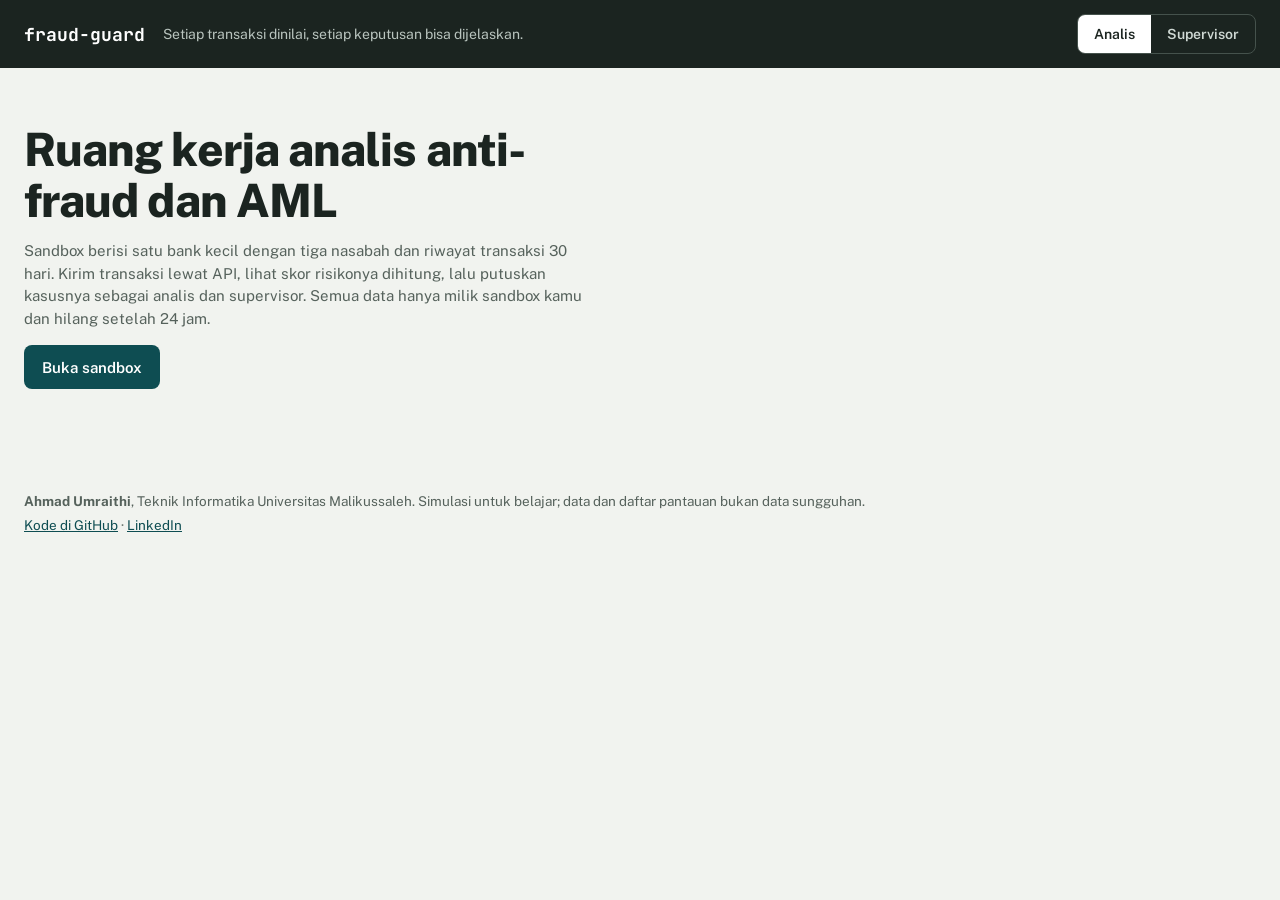
==== src/main/resources/web/index.html @ 9cc53ce1 "fraud-guard: mesin anti-fraud dan AML Skor risiko 0-100 dari 14 aturan yang bisa dijelaskan, keputus" ====
<!DOCTYPE html>
<html lang="id">
<head>
  <meta charset="UTF-8">
  <meta name="viewport" content="width=device-width, initial-scale=1.0">
  <title>fraud-guard · Mesin anti-fraud dan AML</title>
  <meta name="description" content="Mesin anti-fraud dan AML: skor risiko transaksi yang bisa dijelaskan, antrian kasus dengan persetujuan 4 mata, laporan LTKT dan LTKM, dan log audit berantai.">
  <meta name="author" content="Ahmad Umraithi">
  <link rel="icon" href="favicon.svg" type="image/svg+xml">
  <link rel="preconnect" href="https://fonts.googleapis.com">
  <link rel="preconnect" href="https://fonts.gstatic.com" crossorigin>
  <link href="https://fonts.googleapis.com/css2?family=JetBrains+Mono:wght@400;500&family=Public+Sans:wght@400;500;600;700;800&display=swap" rel="stylesheet">
  <link rel="stylesheet" href="app.css">
</head>
<body>
  <header class="bar">
    <div class="bar-in">
      <p class="brand">fraud-guard</p>
      <p class="tag">Setiap transaksi dinilai, setiap keputusan bisa dijelaskan.</p>
      <div class="role" role="group" aria-label="Masuk sebagai">
        <button type="button" id="role-analyst" aria-pressed="true">Analis</button>
        <button type="button" id="role-supervisor" aria-pressed="false">Supervisor</button>
      </div>
    </div>
  </header>

  <section class="start" id="start">
    <div>
      <h1>Ruang kerja analis anti-fraud dan AML</h1>
      <p>Sandbox berisi satu bank kecil dengan tiga nasabah dan riwayat transaksi 30 hari. Kirim transaksi lewat API, lihat skor risikonya dihitung, lalu putuskan kasusnya sebagai analis dan supervisor. Semua data hanya milik sandbox kamu dan hilang setelah 24 jam.</p>
      <button type="button" class="btn" id="b-start">Buka sandbox</button>
      <p class="err" id="start-err" role="alert"></p>
    </div>
  </section>

  <main class="desk" id="desk" hidden>
    <section class="col send" aria-labelledby="send-h">
      <h2 id="send-h">Kirim transaksi</h2>
      <p class="sub">Skenario siap pakai. Tiap tombol mengirim satu atau beberapa transaksi ke <code>POST /api/transactions</code> dengan API key sistem core banking.</p>
      <div class="scenarios" id="scenarios"></div>

      <details class="manual">
        <summary>Transaksi manual</summary>
        <form id="manual" novalidate>
          <label>Rekening <select id="m-acc"></select></label>
          <label>Jenis
            <select id="m-type">
              <option value="TRANSFER_OUT">Transfer keluar</option>
              <option value="TRANSFER_IN">Transfer masuk</option>
              <option value="CASH_DEPOSIT">Setor tunai</option>
              <option value="CASH_WITHDRAWAL">Tarik tunai</option>
            </select>
          </label>
          <label>Nominal (Rp) <input id="m-amt" inputmode="decimal" value="2500000"></label>
          <label>Rekening lawan <input id="m-cp" inputmode="numeric" value="7009000001" maxlength="20"></label>
          <label>Perangkat <input id="m-dev" value="HP-AHMAD-01" maxlength="40"></label>
          <button type="submit" class="btn">Kirim</button>
          <p class="err" id="m-err" role="alert"></p>
        </form>
      </details>

      <h3>Nasabah</h3>
      <ul class="accounts" id="accounts"></ul>
    </section>

    <section class="col verdict" aria-labelledby="verdict-h" aria-live="polite">
      <h2 id="verdict-h">Keputusan terakhir</h2>
      <div class="empty" id="v-empty">Belum ada transaksi. Mulai dari salah satu skenario.</div>
      <div id="v" hidden>
        <p class="v-txn mono" id="v-txn"></p>
        <div class="gauge">
          <p class="score"><span id="v-score">0</span><small>/100</small></p>
          <p class="outcome" id="v-outcome"></p>
        </div>
        <div class="track" aria-hidden="true">
          <div class="segs" id="v-segs"></div>
          <i class="mark m40"><span>tahan 40</span></i>
          <i class="mark m70"><span>blokir 70</span></i>
        </div>
        <ol class="reasons" id="v-reasons"></ol>
        <p class="v-foot" id="v-foot"></p>
      </div>

      <h3>Transaksi terbaru</h3>
      <table class="list">
        <thead><tr><th>Waktu</th><th>Rekening</th><th>Jenis</th><th class="num">Nominal</th><th class="num">Skor</th><th>Keputusan</th></tr></thead>
        <tbody id="txns"></tbody>
      </table>
    </section>

    <section class="col work" aria-labelledby="work-h">
      <div class="tabs" role="tablist">
        <button type="button" role="tab" id="t-cases" aria-selected="true">Kasus</button>
        <button type="button" role="tab" id="t-reports" aria-selected="false">Laporan PPATK</button>
        <button type="button" role="tab" id="t-audit" aria-selected="false">Audit</button>
      </div>

      <div id="p-cases" role="tabpanel">
        <h2 id="work-h" class="sr">Kasus</h2>
        <ul class="cases" id="cases"></ul>
        <article class="case" id="case" hidden>
          <header><button type="button" class="link" id="case-back">← Semua kasus</button><span class="pill" id="c-status"></span></header>
          <h3 id="c-title"></h3>
          <p class="mono c-meta" id="c-meta"></p>
          <ol class="reasons small" id="c-reasons"></ol>
          <div class="actions" id="c-actions"></div>
          <h4>Riwayat</h4>
          <ol class="steps" id="c-steps"></ol>
        </article>
      </div>

      <div id="p-reports" role="tabpanel" hidden>
        <p class="sub">LTKT dibuat otomatis untuk transaksi tunai Rp500 juta ke atas. LTKM baru dibuat setelah supervisor menyetujui usulan analis.</p>
        <ul class="reports" id="reports"></ul>
      </div>

      <div id="p-audit" role="tabpanel" hidden>
        <p class="sub">Setiap entri menyimpan hash entri sebelumnya. Mengubah satu entri lama memutus rantai sesudahnya.</p>
        <p class="chain" id="chain"></p>
        <ol class="audit" id="audit"></ol>
      </div>
    </section>
  </main>

  <footer class="foot">
    <p><strong>Ahmad Umraithi</strong>, Teknik Informatika Universitas Malikussaleh. Simulasi untuk belajar; data dan daftar pantauan bukan data sungguhan.</p>
    <p><a href="https://github.com/KADAFERHIDUP/fraud-guard">Kode di GitHub</a> · <a href="https://www.linkedin.com/in/ahmadumraithi/">LinkedIn</a></p>
  </footer>
  <script src="app.js"></script>
</body>
</html>
---- src/main/resources/web/app.css ----
/* fraud-guard console. Cool grey paper, dark ink, and three risk colours that mean the same thing everywhere:
   green lets money through, amber holds it, red stops it. The score track is the one loud element. */
:root {
  --paper: #f1f3ef;
  --card: #ffffff;
  --ink: #1b2420;
  --ink-2: #56625c;
  --rule: #d8ddd8;
  --teal: #0e4d52;
  --allow: #2f7d4f;
  --review: #a86a12;
  --block: #b42318;
  --sans: 'Public Sans', system-ui, -apple-system, 'Segoe UI', sans-serif;
  --mono: 'JetBrains Mono', ui-monospace, Consolas, monospace;
}
* { box-sizing: border-box; }
body { margin: 0; background: var(--paper); color: var(--ink); font: 15px/1.5 var(--sans); }
a { color: var(--teal); }
code, .mono { font-family: var(--mono); font-size: .9em; }
:focus-visible { outline: 3px solid var(--teal); outline-offset: 2px; }
.sr { position: absolute; width: 1px; height: 1px; overflow: hidden; clip: rect(0 0 0 0); }
[hidden] { display: none !important; }

.bar { background: var(--ink); color: #fff; }
.bar-in { max-width: 1440px; margin: 0 auto; padding: 14px 24px; display: flex; align-items: center; gap: 18px; flex-wrap: wrap; }
.brand { margin: 0; font: 700 18px var(--mono); }
.tag { margin: 0; color: #b9c4be; font-size: 14px; }
.role { margin-left: auto; display: inline-flex; border: 1px solid #45524c; border-radius: 8px; overflow: hidden; }
.role button { min-height: 38px; padding: 0 16px; border: 0; background: transparent; color: #cfd8d3; font: 600 14px var(--sans); cursor: pointer; }
.role button[aria-pressed="true"] { background: #fff; color: var(--ink); }

.start { max-width: 1440px; margin: 0 auto; padding: 56px 24px; }
.start h1 { margin: 0 0 12px; max-width: 18ch; font-size: clamp(30px, 4vw, 46px); line-height: 1.1; font-weight: 800; letter-spacing: -.02em; }
.start p { max-width: 62ch; color: var(--ink-2); }

.btn { min-height: 44px; padding: 0 18px; border: 0; border-radius: 8px; background: var(--teal); color: #fff; font: 600 15px var(--sans); cursor: pointer; }
.btn:hover:not(:disabled) { background: #0a3a3e; }
.btn:disabled { opacity: .5; cursor: not-allowed; }
.btn.ghost { background: #fff; color: var(--ink); border: 1px solid var(--rule); }
.btn.danger { background: var(--block); }
.link { border: 0; background: none; padding: 0; color: var(--teal); font: 600 14px var(--sans); cursor: pointer; }
.err { color: var(--block); font-size: 14px; min-height: 1em; }

.desk { max-width: 1440px; margin: 0 auto; padding: 20px 24px 40px; display: grid; grid-template-columns: 330px minmax(0, 1fr) 420px; gap: 18px; align-items: start; }
@media (max-width: 1200px) { .desk { grid-template-columns: 1fr 1fr; } .send { grid-column: 1 / -1; } }
@media (max-width: 760px) { .desk { grid-template-columns: 1fr; } }
.col { background: var(--card); border: 1px solid var(--rule); border-radius: 12px; padding: 18px; min-width: 0; }
.col h2 { margin: 0 0 6px; font-size: 18px; font-weight: 700; }
.col h3 { margin: 22px 0 8px; font-size: 14px; font-weight: 700; }
.sub { margin: 0 0 12px; color: var(--ink-2); font-size: 14px; }

.scenarios { display: grid; gap: 8px; }
.scn { display: grid; gap: 2px; text-align: left; padding: 10px 12px; border: 1px solid var(--rule); border-left: 4px solid var(--c, var(--ink-2)); border-radius: 8px; background: #fff; cursor: pointer; font: inherit; color: var(--ink); }
.scn:hover:not(:disabled) { background: #f7f8f6; }
.scn b { font-size: 14.5px; }
.scn span { font-size: 13px; color: var(--ink-2); }
.scn:disabled { opacity: .6; cursor: wait; }
.manual { margin-top: 14px; }
.manual summary { cursor: pointer; font-weight: 600; font-size: 14px; }
label { display: block; margin: 10px 0 0; font-size: 13px; font-weight: 600; }
input, select { display: block; width: 100%; margin-top: 4px; padding: 8px 10px; border: 1px solid #b9c2bc; border-radius: 6px; background: #fff; color: var(--ink); font: 14px var(--sans); }
.manual .btn { margin-top: 12px; }
.accounts { list-style: none; margin: 0; padding: 0; display: grid; gap: 6px; font-size: 13.5px; }
.accounts li { padding: 8px 10px; border: 1px solid var(--rule); border-radius: 8px; }
.accounts .mono { display: block; color: var(--ink-2); }
.accounts .frozen { color: var(--block); font-weight: 700; }

.empty { color: var(--ink-2); padding: 18px 0; }
.v-txn { margin: 0; color: var(--ink-2); font-size: 13px; overflow-wrap: anywhere; }
.gauge { display: flex; align-items: baseline; gap: 16px; margin: 6px 0 10px; }
.score { margin: 0; font: 800 72px/1 var(--sans); letter-spacing: -.04em; font-variant-numeric: tabular-nums; }
.score small { font-size: 20px; font-weight: 600; color: var(--ink-2); letter-spacing: 0; }
.outcome { margin: 0; padding: 4px 12px; border-radius: 999px; color: #fff; font: 700 15px var(--sans); }
.o-ALLOW { background: var(--allow); } .o-REVIEW { background: var(--review); } .o-BLOCK { background: var(--block); }
.track { position: relative; height: 18px; border-radius: 4px; background: #e7ebe7; margin: 8px 0 30px; }
.segs { display: flex; height: 100%; border-radius: 4px; overflow: hidden; }
.segs i { display: block; height: 100%; border-right: 2px solid #fff; background: var(--seg); }
.mark { position: absolute; top: -4px; bottom: -4px; width: 2px; background: var(--ink); }
.mark.m40 { left: 40%; } .mark.m70 { left: 70%; }
.mark span { position: absolute; top: 24px; left: -20px; font: 11px var(--mono); color: var(--ink-2); white-space: nowrap; }
.reasons { list-style: none; margin: 0; padding: 0; display: grid; gap: 6px; }
.reasons li { display: grid; grid-template-columns: 46px 1fr; gap: 10px; padding: 8px 10px; border-radius: 8px; background: #f6f7f5; }
.reasons .pts { font: 700 15px var(--mono); color: var(--block); }
.reasons .rule { display: block; font: 600 12px var(--mono); color: var(--ink-2); }
.reasons.small li { font-size: 13.5px; }
.reasons .none { grid-template-columns: 1fr; color: var(--ink-2); }
.v-foot { margin: 12px 0 0; font-size: 14px; }

.list { width: 100%; border-collapse: collapse; font-size: 13px; }
.list th { text-align: left; font-weight: 600; color: var(--ink-2); padding: 6px; border-bottom: 1px solid var(--rule); }
.list td { padding: 6px; border-bottom: 1px solid #eef0ed; white-space: nowrap; }
.list .num { text-align: right; font-family: var(--mono); }
.dot { display: inline-block; width: 8px; height: 8px; border-radius: 50%; margin-right: 6px; background: var(--c); }

.tabs { display: flex; gap: 4px; border-bottom: 1px solid var(--rule); margin: -4px 0 14px; }
.tabs button { padding: 8px 12px; border: 0; border-bottom: 3px solid transparent; background: none; font: 600 14px var(--sans); color: var(--ink-2); cursor: pointer; }
.tabs button[aria-selected="true"] { color: var(--ink); border-bottom-color: var(--teal); }
.cases, .reports, .audit, .steps { list-style: none; margin: 0; padding: 0; display: grid; gap: 8px; }
.cases button { width: 100%; display: grid; grid-template-columns: 1fr auto; gap: 2px 10px; text-align: left; padding: 10px 12px; border: 1px solid var(--rule); border-left: 4px solid var(--c); border-radius: 8px; background: #fff; cursor: pointer; font: inherit; color: var(--ink); }
.cases button:hover { background: #f7f8f6; }
.cases .cid { font: 600 13px var(--mono); }
.cases .meta { grid-column: 1 / -1; font-size: 13px; color: var(--ink-2); }
.pill { padding: 2px 10px; border-radius: 999px; background: #e7ebe7; font: 600 12px var(--mono); }
.case header { display: flex; justify-content: space-between; align-items: center; }
.case h3 { margin: 12px 0 2px; font-size: 18px; }
.c-meta { margin: 0 0 12px; font-size: 12.5px; color: var(--ink-2); overflow-wrap: anywhere; }
.case h4 { margin: 18px 0 6px; font-size: 13px; color: var(--ink-2); }
.actions { display: grid; gap: 8px; margin-top: 14px; padding: 12px; border: 1px dashed var(--rule); border-radius: 8px; }
.actions p { margin: 0; font-size: 14px; color: var(--ink-2); }
.actions .row { display: flex; gap: 8px; flex-wrap: wrap; }
.actions textarea { width: 100%; min-height: 64px; padding: 8px; border: 1px solid #b9c2bc; border-radius: 6px; font: 14px var(--sans); resize: vertical; }
.steps li { font-size: 13px; padding-left: 12px; border-left: 2px solid var(--rule); }
.steps b { font-weight: 600; }
.steps small { display: block; color: var(--ink-2); font-family: var(--mono); font-size: 11.5px; }
.reports li { padding: 10px 12px; border: 1px solid var(--rule); border-radius: 8px; font-size: 13.5px; }
.reports b { font-family: var(--mono); }
.chain { padding: 10px 12px; border-radius: 8px; font-weight: 600; }
.chain.ok { background: #e6f2ea; color: var(--allow); }
.chain.bad { background: #fbe9e7; color: var(--block); }
.audit li { font-size: 12.5px; padding: 6px 0; border-bottom: 1px solid #eef0ed; }
.audit .h { display: block; font: 11px var(--mono); color: var(--ink-2); overflow-wrap: anywhere; }

.foot { max-width: 1440px; margin: 0 auto; padding: 0 24px 40px; font-size: 13.5px; color: var(--ink-2); }
.foot p { margin: 4px 0; }
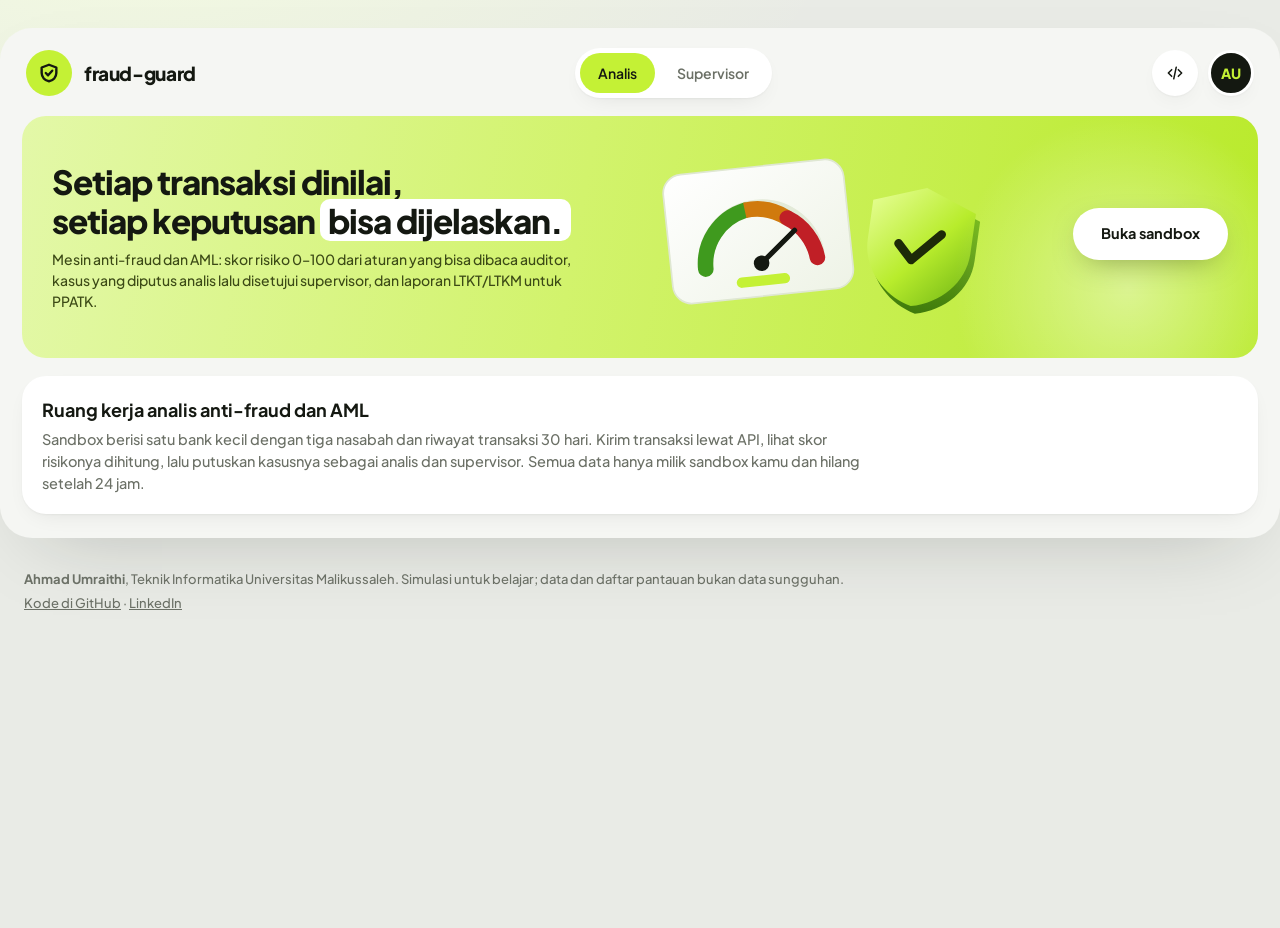
==== commit 437a4f20: "Konsol baru: kartu membulat dan aksen lime Tampilan konsol disamakan dengan keluarga simulator bank " ====
--- a/src/main/resources/web/index.html
+++ b/src/main/resources/web/index.html
@@ -9,118 +9,157 @@
   <link rel="icon" href="favicon.svg" type="image/svg+xml">
   <link rel="preconnect" href="https://fonts.googleapis.com">
   <link rel="preconnect" href="https://fonts.gstatic.com" crossorigin>
-  <link href="https://fonts.googleapis.com/css2?family=JetBrains+Mono:wght@400;500&family=Public+Sans:wght@400;500;600;700;800&display=swap" rel="stylesheet">
+  <link href="https://fonts.googleapis.com/css2?family=DM+Mono:wght@400;500&family=Plus+Jakarta+Sans:wght@400;500;600;700;800&display=swap" rel="stylesheet">
   <link rel="stylesheet" href="app.css">
 </head>
 <body>
-  <header class="bar">
-    <div class="bar-in">
-      <p class="brand">fraud-guard</p>
-      <p class="tag">Setiap transaksi dinilai, setiap keputusan bisa dijelaskan.</p>
-      <div class="role" role="group" aria-label="Masuk sebagai">
+  <div class="shell">
+    <header class="top">
+      <a class="logo" href="#" aria-label="fraud-guard, ke atas">
+        <span class="logo-mark" aria-hidden="true"><svg viewBox="0 0 24 24"><path d="M12 3l8 3v6c0 4.5-3.4 8.3-8 9-4.6-.7-8-4.5-8-9V6z"/><path d="M8.5 12l2.5 2.5 4.5-5"/></svg></span>
+        <span class="logo-name">fraud-guard</span>
+      </a>
+      <div class="roles" role="group" aria-label="Masuk sebagai">
         <button type="button" id="role-analyst" aria-pressed="true">Analis</button>
         <button type="button" id="role-supervisor" aria-pressed="false">Supervisor</button>
       </div>
-    </div>
-  </header>
+      <div class="top-right">
+        <a class="gh" href="https://github.com/KADAFERHIDUP/fraud-guard" aria-label="Kode di GitHub" title="Kode di GitHub"><svg viewBox="0 0 24 24" aria-hidden="true"><path d="M8 8l-4 4 4 4"/><path d="M16 8l4 4-4 4"/><path d="M13.5 5l-3 14"/></svg></a>
+        <span class="avatar" title="Ahmad Umraithi" aria-label="Ahmad Umraithi">AU</span>
+      </div>
+    </header>
 
-  <section class="start" id="start">
-    <div>
-      <h1>Ruang kerja analis anti-fraud dan AML</h1>
-      <p>Sandbox berisi satu bank kecil dengan tiga nasabah dan riwayat transaksi 30 hari. Kirim transaksi lewat API, lihat skor risikonya dihitung, lalu putuskan kasusnya sebagai analis dan supervisor. Semua data hanya milik sandbox kamu dan hilang setelah 24 jam.</p>
-      <button type="button" class="btn" id="b-start">Buka sandbox</button>
-      <p class="err" id="start-err" role="alert"></p>
-    </div>
-  </section>
+    <main>
+      <section class="hero" aria-labelledby="hero-h">
+        <div>
+          <h1 id="hero-h">Setiap transaksi dinilai,<br>setiap keputusan <mark>bisa dijelaskan.</mark></h1>
+          <p>Mesin anti-fraud dan AML: skor risiko 0–100 dari aturan yang bisa dibaca auditor, kasus yang diputus analis lalu disetujui supervisor, dan laporan LTKT/LTKM untuk PPATK.</p>
+        </div>
+        <svg class="hero-art" viewBox="0 0 460 220" aria-hidden="true">
+          <defs>
+            <linearGradient id="fg-card" x1="0" y1="0" x2="1" y2="1"><stop offset="0" stop-color="#ffffff"/><stop offset="1" stop-color="#eef3e6"/></linearGradient>
+            <linearGradient id="fg-sh" x1="0" y1="0" x2="1" y2="1"><stop offset="0" stop-color="#e9ff9c"/><stop offset=".55" stop-color="#b8ec2c"/><stop offset="1" stop-color="#6fb515"/></linearGradient>
+            <linearGradient id="fg-edge" x1="0" y1="0" x2="0" y2="1"><stop offset="0" stop-color="#7fc31c"/><stop offset="1" stop-color="#3f7a0c"/></linearGradient>
+          </defs>
+          <g transform="translate(36 40) rotate(-6)">
+            <rect width="210" height="150" rx="22" fill="url(#fg-card)" stroke="#dfe7d2" stroke-width="2"/>
+            <path d="M40 112a65 65 0 0 1 130 0" fill="none" stroke="#e3ead8" stroke-width="18" stroke-linecap="round"/>
+            <path d="M40 112a65 65 0 0 1 52-63" fill="none" stroke="#3f9a1e" stroke-width="18" stroke-linecap="round"/>
+            <path d="M92 49a65 65 0 0 1 48 14" fill="none" stroke="#d07a0d" stroke-width="18"/>
+            <path d="M140 63a65 65 0 0 1 30 49" fill="none" stroke="#c01f26" stroke-width="18" stroke-linecap="round"/>
+            <path d="M105 112l42-34" stroke="#141811" stroke-width="6" stroke-linecap="round"/>
+            <circle cx="105" cy="112" r="9" fill="#141811"/>
+            <rect x="74" y="126" width="62" height="12" rx="6" fill="#c4f135"/>
+          </g>
+          <g transform="translate(278 34) rotate(8)">
+            <path d="M68 10l60 22v46c0 34-26 62-60 70-34-8-60-36-60-70V32z" fill="url(#fg-edge)" transform="translate(6 8)"/>
+            <path d="M68 10l60 22v46c0 34-26 62-60 70-34-8-60-36-60-70V32z" fill="url(#fg-sh)"/>
+            <path d="M44 78l17 17 31-34" fill="none" stroke="#1d2a08" stroke-width="10" stroke-linecap="round" stroke-linejoin="round"/>
+          </g>
+        </svg>
+        <div class="hero-cta">
+          <button type="button" class="btn hero-btn" id="b-start">Buka sandbox</button>
+          <p class="err" id="start-err" role="alert"></p>
+        </div>
+      </section>
 
-  <main class="desk" id="desk" hidden>
-    <section class="col send" aria-labelledby="send-h">
-      <h2 id="send-h">Kirim transaksi</h2>
-      <p class="sub">Skenario siap pakai. Tiap tombol mengirim satu atau beberapa transaksi ke <code>POST /api/transactions</code> dengan API key sistem core banking.</p>
-      <div class="scenarios" id="scenarios"></div>
-
-      <details class="manual">
-        <summary>Transaksi manual</summary>
-        <form id="manual" novalidate>
-          <label>Rekening <select id="m-acc"></select></label>
-          <label>Jenis
-            <select id="m-type">
-              <option value="TRANSFER_OUT">Transfer keluar</option>
-              <option value="TRANSFER_IN">Transfer masuk</option>
-              <option value="CASH_DEPOSIT">Setor tunai</option>
-              <option value="CASH_WITHDRAWAL">Tarik tunai</option>
-            </select>
-          </label>
-          <label>Nominal (Rp) <input id="m-amt" inputmode="decimal" value="2500000"></label>
-          <label>Rekening lawan <input id="m-cp" inputmode="numeric" value="7009000001" maxlength="20"></label>
-          <label>Perangkat <input id="m-dev" value="HP-AHMAD-01" maxlength="40"></label>
-          <button type="submit" class="btn">Kirim</button>
-          <p class="err" id="m-err" role="alert"></p>
-        </form>
-      </details>
-
-      <h3>Nasabah</h3>
-      <ul class="accounts" id="accounts"></ul>
-    </section>
-
-    <section class="col verdict" aria-labelledby="verdict-h" aria-live="polite">
-      <h2 id="verdict-h">Keputusan terakhir</h2>
-      <div class="empty" id="v-empty">Belum ada transaksi. Mulai dari salah satu skenario.</div>
-      <div id="v" hidden>
-        <p class="v-txn mono" id="v-txn"></p>
-        <div class="gauge">
-          <p class="score"><span id="v-score">0</span><small>/100</small></p>
-          <p class="outcome" id="v-outcome"></p>
-        </div>
-        <div class="track" aria-hidden="true">
-          <div class="segs" id="v-segs"></div>
-          <i class="mark m40"><span>tahan 40</span></i>
-          <i class="mark m70"><span>blokir 70</span></i>
-        </div>
-        <ol class="reasons" id="v-reasons"></ol>
-        <p class="v-foot" id="v-foot"></p>
-      </div>
-
-      <h3>Transaksi terbaru</h3>
-      <table class="list">
-        <thead><tr><th>Waktu</th><th>Rekening</th><th>Jenis</th><th class="num">Nominal</th><th class="num">Skor</th><th>Keputusan</th></tr></thead>
-        <tbody id="txns"></tbody>
-      </table>
-    </section>
-
-    <section class="col work" aria-labelledby="work-h">
-      <div class="tabs" role="tablist">
-        <button type="button" role="tab" id="t-cases" aria-selected="true">Kasus</button>
-        <button type="button" role="tab" id="t-reports" aria-selected="false">Laporan PPATK</button>
-        <button type="button" role="tab" id="t-audit" aria-selected="false">Audit</button>
-      </div>
-
-      <div id="p-cases" role="tabpanel">
-        <h2 id="work-h" class="sr">Kasus</h2>
-        <ul class="cases" id="cases"></ul>
-        <article class="case" id="case" hidden>
-          <header><button type="button" class="link" id="case-back">← Semua kasus</button><span class="pill" id="c-status"></span></header>
-          <h3 id="c-title"></h3>
-          <p class="mono c-meta" id="c-meta"></p>
-          <ol class="reasons small" id="c-reasons"></ol>
-          <div class="actions" id="c-actions"></div>
-          <h4>Riwayat</h4>
-          <ol class="steps" id="c-steps"></ol>
+      <div class="intro" id="start">
+        <article class="card intro-card">
+          <h2>Ruang kerja analis anti-fraud dan AML</h2>
+          <p>Sandbox berisi satu bank kecil dengan tiga nasabah dan riwayat transaksi 30 hari. Kirim transaksi lewat API, lihat skor risikonya dihitung, lalu putuskan kasusnya sebagai analis dan supervisor. Semua data hanya milik sandbox kamu dan hilang setelah 24 jam.</p>
         </article>
       </div>
 
-      <div id="p-reports" role="tabpanel" hidden>
-        <p class="sub">LTKT dibuat otomatis untuk transaksi tunai Rp500 juta ke atas. LTKM baru dibuat setelah supervisor menyetujui usulan analis.</p>
-        <ul class="reports" id="reports"></ul>
+      <div class="desk" id="desk" hidden>
+      <section class="card send" aria-labelledby="send-h">
+        <h2 id="send-h">Kirim transaksi</h2>
+        <p class="sub">Skenario siap pakai. Tiap tombol mengirim satu atau beberapa transaksi ke <code>POST /api/transactions</code> dengan API key sistem core banking.</p>
+        <div class="scenarios" id="scenarios"></div>
+
+        <details class="manual">
+          <summary>Transaksi manual</summary>
+          <form id="manual" novalidate>
+            <label>Rekening <select id="m-acc"></select></label>
+            <label>Jenis
+              <select id="m-type">
+                <option value="TRANSFER_OUT">Transfer keluar</option>
+                <option value="TRANSFER_IN">Transfer masuk</option>
+                <option value="CASH_DEPOSIT">Setor tunai</option>
+                <option value="CASH_WITHDRAWAL">Tarik tunai</option>
+              </select>
+            </label>
+            <label>Nominal (Rp) <input id="m-amt" inputmode="decimal" value="2500000"></label>
+            <label>Rekening lawan <input id="m-cp" inputmode="numeric" value="7009000001" maxlength="20"></label>
+            <label>Perangkat <input id="m-dev" value="HP-AHMAD-01" maxlength="40"></label>
+            <button type="submit" class="btn lime">Kirim</button>
+            <p class="err" id="m-err" role="alert"></p>
+          </form>
+        </details>
+
+        <h3>Nasabah</h3>
+        <ul class="accounts" id="accounts"></ul>
+      </section>
+
+      <section class="card verdict" aria-labelledby="verdict-h" aria-live="polite">
+        <h2 id="verdict-h">Keputusan terakhir</h2>
+        <div class="empty" id="v-empty">Belum ada transaksi. Mulai dari salah satu skenario.</div>
+        <div id="v" hidden>
+          <p class="v-txn mono" id="v-txn"></p>
+          <div class="gauge">
+            <p class="score"><span id="v-score">0</span><small>/100</small></p>
+            <p class="outcome" id="v-outcome"></p>
+          </div>
+          <div class="track" aria-hidden="true">
+            <div class="segs" id="v-segs"></div>
+            <i class="mark m40"><span>tahan 40</span></i>
+            <i class="mark m70"><span>blokir 70</span></i>
+          </div>
+          <ol class="reasons" id="v-reasons"></ol>
+          <p class="v-foot" id="v-foot"></p>
+        </div>
+
+        <h3>Transaksi terbaru</h3>
+        <div class="scroll"><table class="list">
+          <thead><tr><th>Waktu</th><th>Rekening</th><th>Jenis</th><th class="num">Nominal</th><th class="num">Skor</th><th>Keputusan</th></tr></thead>
+          <tbody id="txns"></tbody>
+        </table></div>
+      </section>
+
+      <section class="card work" aria-labelledby="work-h">
+        <div class="tabs" role="tablist">
+          <button type="button" role="tab" id="t-cases" aria-selected="true">Kasus</button>
+          <button type="button" role="tab" id="t-reports" aria-selected="false">Laporan PPATK</button>
+          <button type="button" role="tab" id="t-audit" aria-selected="false">Audit</button>
+        </div>
+
+        <div id="p-cases" role="tabpanel">
+          <h2 id="work-h" class="sr">Kasus</h2>
+          <ul class="cases" id="cases"></ul>
+          <article class="case" id="case" hidden>
+            <header><button type="button" class="link" id="case-back">← Semua kasus</button><span class="pill" id="c-status"></span></header>
+            <h3 id="c-title"></h3>
+            <p class="mono c-meta" id="c-meta"></p>
+            <ol class="reasons small" id="c-reasons"></ol>
+            <div class="actions" id="c-actions"></div>
+            <h4>Riwayat</h4>
+            <ol class="steps" id="c-steps"></ol>
+          </article>
+        </div>
+
+        <div id="p-reports" role="tabpanel" hidden>
+          <p class="sub">LTKT dibuat otomatis untuk transaksi tunai Rp500 juta ke atas. LTKM baru dibuat setelah supervisor menyetujui usulan analis.</p>
+          <ul class="reports" id="reports"></ul>
+        </div>
+
+        <div id="p-audit" role="tabpanel" hidden>
+          <p class="sub">Setiap entri menyimpan hash entri sebelumnya. Mengubah satu entri lama memutus rantai sesudahnya.</p>
+          <p class="chain" id="chain"></p>
+          <ol class="audit" id="audit"></ol>
+        </div>
+      </section>
       </div>
-
-      <div id="p-audit" role="tabpanel" hidden>
-        <p class="sub">Setiap entri menyimpan hash entri sebelumnya. Mengubah satu entri lama memutus rantai sesudahnya.</p>
-        <p class="chain" id="chain"></p>
-        <ol class="audit" id="audit"></ol>
-      </div>
-    </section>
-  </main>
+    </main>
+  </div>
 
   <footer class="foot">
     <p><strong>Ahmad Umraithi</strong>, Teknik Informatika Universitas Malikussaleh. Simulasi untuk belajar; data dan daftar pantauan bukan data sungguhan.</p>
--- a/src/main/resources/web/app.css
+++ b/src/main/resources/web/app.css
@@ -1,124 +1,211 @@
-/* fraud-guard console. Cool grey paper, dark ink, and three risk colours that mean the same thing everywhere:
-   green lets money through, amber holds it, red stops it. The score track is the one loud element. */
+/* Shared shell of the KADAFERHIDUP bank-simulator family: soft grey canvas, white cards with generous radius, one
+   lime accent for what you can act on or what is healthy. Each console keeps its own meaning colours on top. */
 :root {
-  --paper: #f1f3ef;
+  --canvas: #e9ebe6;
+  --shell: #f5f6f3;
   --card: #ffffff;
-  --ink: #1b2420;
-  --ink-2: #56625c;
-  --rule: #d8ddd8;
-  --teal: #0e4d52;
-  --allow: #2f7d4f;
-  --review: #a86a12;
-  --block: #b42318;
-  --sans: 'Public Sans', system-ui, -apple-system, 'Segoe UI', sans-serif;
-  --mono: 'JetBrains Mono', ui-monospace, Consolas, monospace;
+  --sunk: #f4f5f1;
+  --ink: #141811;
+  --ink-2: #6b7066;
+  --ink-3: #9aa095;
+  --line: #e9ebe5;
+  --lime: #c4f135;
+  --lime-strong: #a6d916;
+  --lime-soft: #eefad0;
+  --lime-ink: #2b3a06;
+  --red: #c01f26;
+  --red-soft: #fde5e4;
+  --amber: #d07a0d;
+  --amber-soft: #fdf0dc;
+  --green: #3f9a1e;
+  --r-xl: 32px;
+  --r-lg: 24px;
+  --r-md: 18px;
+  --r-sm: 12px;
+  --shadow: 0 1px 2px rgb(20 24 17 / 4%), 0 8px 24px -12px rgb(20 24 17 / 12%);
+  --sans: 'Plus Jakarta Sans', system-ui, -apple-system, 'Segoe UI', sans-serif;
+  --mono: 'DM Mono', ui-monospace, Consolas, monospace;
 }
 * { box-sizing: border-box; }
-body { margin: 0; background: var(--paper); color: var(--ink); font: 15px/1.5 var(--sans); }
-a { color: var(--teal); }
+html { scroll-behavior: smooth; }
+@media (prefers-reduced-motion: reduce) { html { scroll-behavior: auto; } * { transition: none !important; animation: none !important; } }
+body { margin: 0; min-height: 100vh; background: radial-gradient(1200px 600px at 10% -10%, #f3fbe0 0, transparent 60%), var(--canvas); color: var(--ink); font: 500 14.5px/1.5 var(--sans); }
+a { color: inherit; }
+button, input, select, textarea, output { font: inherit; color: inherit; }
 code, .mono { font-family: var(--mono); font-size: .9em; }
-:focus-visible { outline: 3px solid var(--teal); outline-offset: 2px; }
-.sr { position: absolute; width: 1px; height: 1px; overflow: hidden; clip: rect(0 0 0 0); }
+:focus-visible { outline: 3px solid var(--lime-strong); outline-offset: 2px; }
 [hidden] { display: none !important; }
-
-.bar { background: var(--ink); color: #fff; }
-.bar-in { max-width: 1440px; margin: 0 auto; padding: 14px 24px; display: flex; align-items: center; gap: 18px; flex-wrap: wrap; }
-.brand { margin: 0; font: 700 18px var(--mono); }
-.tag { margin: 0; color: #b9c4be; font-size: 14px; }
-.role { margin-left: auto; display: inline-flex; border: 1px solid #45524c; border-radius: 8px; overflow: hidden; }
-.role button { min-height: 38px; padding: 0 16px; border: 0; background: transparent; color: #cfd8d3; font: 600 14px var(--sans); cursor: pointer; }
-.role button[aria-pressed="true"] { background: #fff; color: var(--ink); }
-
-.start { max-width: 1440px; margin: 0 auto; padding: 56px 24px; }
-.start h1 { margin: 0 0 12px; max-width: 18ch; font-size: clamp(30px, 4vw, 46px); line-height: 1.1; font-weight: 800; letter-spacing: -.02em; }
-.start p { max-width: 62ch; color: var(--ink-2); }
-
-.btn { min-height: 44px; padding: 0 18px; border: 0; border-radius: 8px; background: var(--teal); color: #fff; font: 600 15px var(--sans); cursor: pointer; }
-.btn:hover:not(:disabled) { background: #0a3a3e; }
-.btn:disabled { opacity: .5; cursor: not-allowed; }
-.btn.ghost { background: #fff; color: var(--ink); border: 1px solid var(--rule); }
-.btn.danger { background: var(--block); }
-.link { border: 0; background: none; padding: 0; color: var(--teal); font: 600 14px var(--sans); cursor: pointer; }
-.err { color: var(--block); font-size: 14px; min-height: 1em; }
-
-.desk { max-width: 1440px; margin: 0 auto; padding: 20px 24px 40px; display: grid; grid-template-columns: 330px minmax(0, 1fr) 420px; gap: 18px; align-items: start; }
-@media (max-width: 1200px) { .desk { grid-template-columns: 1fr 1fr; } .send { grid-column: 1 / -1; } }
-@media (max-width: 760px) { .desk { grid-template-columns: 1fr; } }
-.col { background: var(--card); border: 1px solid var(--rule); border-radius: 12px; padding: 18px; min-width: 0; }
-.col h2 { margin: 0 0 6px; font-size: 18px; font-weight: 700; }
-.col h3 { margin: 22px 0 8px; font-size: 14px; font-weight: 700; }
-.sub { margin: 0 0 12px; color: var(--ink-2); font-size: 14px; }
+.sr { position: absolute; width: 1px; height: 1px; overflow: hidden; clip: rect(0 0 0 0); white-space: nowrap; }
+.muted { color: var(--ink-2); }
+
+/* ---------------------------------------------------------------- shell */
+.shell { max-width: 1480px; margin: 28px auto 20px; padding: 18px 22px 24px; background: var(--shell); border-radius: var(--r-xl); box-shadow: 0 30px 80px -40px rgb(20 24 17 / 25%); }
+.top { display: grid; grid-template-columns: auto 1fr auto; align-items: center; gap: 18px; padding: 2px 4px 18px; }
+.logo { display: inline-flex; align-items: center; gap: 12px; text-decoration: none; }
+.logo-mark { display: grid; place-items: center; width: 46px; height: 46px; border-radius: 50%; background: var(--lime); flex: none; }
+.logo-mark svg { width: 22px; height: 22px; fill: none; stroke: var(--ink); stroke-width: 2.6; stroke-linecap: round; stroke-linejoin: round; }
+.logo-name { font-weight: 800; font-size: 19px; letter-spacing: -.02em; white-space: nowrap; }
+.roles { justify-self: center; display: inline-flex; gap: 4px; padding: 5px; background: var(--card); border-radius: 999px; box-shadow: var(--shadow); }
+.roles button { min-height: 40px; padding: 0 18px; border: 0; border-radius: 999px; background: none; font-weight: 600; font-size: 14px; color: var(--ink-2); cursor: pointer; transition: background .15s, color .15s; }
+.roles button:hover { color: var(--ink); background: var(--sunk); }
+.roles button[aria-pressed="true"] { background: var(--lime); color: var(--ink); }
+.top-note { justify-self: center; margin: 0; padding: 10px 18px; background: var(--card); border-radius: 999px; box-shadow: var(--shadow); font-size: 13.5px; color: var(--ink-2); }
+.top-right { display: flex; align-items: center; gap: 10px; }
+.avatar { display: grid; place-items: center; width: 46px; height: 46px; border-radius: 50%; background: var(--ink); color: var(--lime); font-weight: 800; font-size: 14px; border: 3px solid var(--card); box-shadow: var(--shadow); text-decoration: none; }
+.gh { display: grid; place-items: center; width: 46px; height: 46px; border-radius: 50%; background: var(--card); box-shadow: var(--shadow); }
+.gh svg { width: 20px; height: 20px; fill: none; stroke: currentColor; stroke-width: 1.8; stroke-linecap: round; stroke-linejoin: round; }
+.gh:hover { background: var(--lime-soft); }
+
+/* ---------------------------------------------------------------- hero */
+.hero { position: relative; display: grid; grid-template-columns: minmax(0, 1.15fr) minmax(0, 1fr) auto; align-items: center; gap: 12px; min-height: 196px; padding: 26px 30px; border-radius: var(--r-lg); overflow: hidden;
+  background: linear-gradient(100deg, #e3f8a8 0%, #d2f36c 45%, #b9ea2b 100%); }
+.hero::before { content: ""; position: absolute; inset: auto -60px -120px auto; width: 380px; height: 380px; border-radius: 50%; background: radial-gradient(circle, rgb(255 255 255 / 45%), transparent 65%); pointer-events: none; }
+.hero h1 { position: relative; margin: 0; font-size: clamp(24px, 2.6vw, 34px); line-height: 1.15; font-weight: 800; letter-spacing: -.03em; }
+.hero mark { background: var(--card); color: var(--ink); padding: 0 8px; border-radius: 10px; box-decoration-break: clone; -webkit-box-decoration-break: clone; }
+.hero p { position: relative; margin: 10px 0 0; max-width: 54ch; color: #3c4a16; font-size: 14px; }
+.hero-art { width: 100%; max-height: 190px; justify-self: center; }
+.hero-cta { position: relative; z-index: 1; display: grid; justify-items: end; gap: 6px; }
+
+/* ---------------------------------------------------------------- cards */
+.card { min-width: 0; padding: 20px; background: var(--card); border-radius: var(--r-lg); box-shadow: var(--shadow); }
+.card-head { display: flex; justify-content: space-between; align-items: baseline; gap: 10px; margin-bottom: 14px; }
+.card-head h2, .card > h2 { margin: 0; font-size: 16px; font-weight: 700; }
+.card h3 { margin: 20px 0 8px; font-size: 14px; font-weight: 700; }
+.hint, .count { font-size: 12.5px; color: var(--ink-2); font-weight: 600; }
+.sub { margin: 0 0 12px; color: var(--ink-2); font-size: 13.5px; }
+.err, .form-error { margin: 6px 0 0; color: var(--red); font-size: 13.5px; font-weight: 600; }
+.err:empty, .form-error:empty { margin: 0; }
+.intro { margin-top: 18px; }
+.intro-card h2 { margin: 0 0 6px; font-size: 18px; }
+.intro-card p { margin: 0; max-width: 76ch; color: var(--ink-2); }
+
+.btn { display: inline-flex; align-items: center; justify-content: center; gap: 8px; min-height: 46px; padding: 0 22px; border: 0; border-radius: 999px; background: var(--ink); color: #fff; font-weight: 700; font-size: 14.5px; cursor: pointer; text-decoration: none; transition: transform .1s, background .15s; }
+.btn:active:not(:disabled) { transform: scale(.98); }
+.btn:disabled { opacity: .45; cursor: not-allowed; }
+.btn.hero-btn { background: #fff; color: var(--ink); box-shadow: 0 10px 30px -12px rgb(43 58 6 / 50%); min-height: 52px; padding: 0 28px; }
+.btn.hero-btn:hover:not(:disabled) { background: var(--ink); color: #fff; }
+.btn.lime { background: var(--lime); color: var(--ink); }
+.btn.lime:hover:not(:disabled) { background: var(--lime-strong); }
+.btn.soft { background: var(--sunk); color: var(--ink); }
+.btn.soft:hover:not(:disabled) { background: var(--line); }
+.btn.danger { background: var(--red); color: #fff; }
+.btn.danger:hover:not(:disabled) { background: #961820; }
+.btn.try { background: #fff; color: var(--red); box-shadow: inset 0 0 0 1.5px var(--red); }
+.btn.try:hover:not(:disabled) { background: #fdeeee; }
+
+label { display: block; font-size: 12.5px; font-weight: 600; color: var(--ink-2); }
+input, select, textarea { display: block; width: 100%; margin-top: 4px; padding: 10px 12px; border: 1px solid var(--line); border-radius: var(--r-sm); background: var(--sunk); color: var(--ink); font-size: 14px; font-weight: 500; }
+input:focus-visible, select:focus-visible, textarea:focus-visible { outline: 2px solid var(--lime-strong); outline-offset: 0; background: #fff; }
+textarea { min-height: 64px; resize: vertical; }
+
+.pill { display: inline-block; padding: 4px 12px; border-radius: 999px; background: var(--sunk); font-size: 12px; font-weight: 700; white-space: nowrap; }
+.chain { margin: 0 0 12px; padding: 12px 14px; border-radius: var(--r-md); font-weight: 700; font-size: 13.5px; background: var(--sunk); }
+.chain.ok { background: var(--lime-soft); color: #3c5a07; }
+.chain.bad { background: var(--red-soft); color: var(--red); }
+.empty { padding: 26px 16px; border: 1.5px dashed var(--line); border-radius: var(--r-md); text-align: center; color: var(--ink-2); font-size: 13.5px; }
+
+.list { width: 100%; border-collapse: collapse; font-size: 12.5px; }
+.list th { text-align: left; font-weight: 600; color: var(--ink-2); padding: 9px 10px; background: var(--sunk); }
+.list th:first-child { border-radius: 10px 0 0 10px; }
+.list th:last-child { border-radius: 0 10px 10px 0; }
+.list td { padding: 9px 10px; border-bottom: 1px solid var(--line); white-space: nowrap; font-variant-numeric: tabular-nums; }
+.list .num { text-align: right; }
+.scroll { overflow-x: auto; }
+
+.actions { display: grid; gap: 10px; margin-top: 16px; padding: 16px; border-radius: var(--r-md); border: 1.5px dashed #d6ddc7; }
+.actions p { margin: 0; font-size: 13.5px; color: var(--ink-2); }
+.actions .row { display: flex; gap: 8px; flex-wrap: wrap; }
+.steps, .audit { list-style: none; margin: 0; padding: 0; display: grid; gap: 8px; }
+.steps li { position: relative; padding: 0 0 0 18px; font-size: 13px; border: 0; }
+.steps li::before { content: ""; position: absolute; left: 0; top: 6px; width: 8px; height: 8px; border-radius: 50%; background: var(--lime-strong); }
+.steps b { font-weight: 700; }
+.steps small { display: block; color: var(--ink-3); font-size: 11.5px; }
+.audit li { font-size: 12.5px; padding: 8px 0; border-bottom: 1px solid var(--line); }
+.audit .h { display: block; font-family: var(--mono); font-size: 11px; color: var(--ink-3); overflow-wrap: anywhere; }
+
+.tabs { display: inline-flex; flex-wrap: wrap; gap: 4px; padding: 4px; margin: 0 0 14px; background: var(--sunk); border-radius: 999px; }
+.tabs button { min-height: 36px; padding: 0 14px; border: 0; border-radius: 999px; background: none; font-weight: 600; font-size: 13.5px; color: var(--ink-2); cursor: pointer; }
+.tabs button:hover { color: var(--ink); background: #fff; }
+.tabs button[aria-selected="true"] { background: var(--ink); color: #fff; }
+
+.foot { max-width: 1480px; margin: 0 auto; padding: 8px 24px 32px; font-size: 13px; color: var(--ink-2); }
+.foot p { margin: 4px 0; }
+
+@media (max-width: 820px) {
+  .shell { margin: 0; border-radius: 0; padding: 14px; }
+  .top { grid-template-columns: 1fr auto; }
+  .roles, .top-note { grid-column: 1 / -1; grid-row: 2; justify-self: stretch; overflow-x: auto; }
+  .roles button { flex: 1 0 auto; padding: 0 14px; }
+  .logo-mark { width: 40px; height: 40px; }
+  .logo-name { font-size: 17px; }
+  .hero { grid-template-columns: 1fr; }
+  .hero-art { max-height: 150px; }
+  .hero-cta { justify-items: start; }
+}
+
+/* ---------------------------------------------------------------- fraud-guard: three decision colours that mean the
+   same thing everywhere: green lets money through, amber holds it, red stops it. */
+:root { --allow: #3f9a1e; --review: #d07a0d; --block: #c01f26; }
+.desk { display: grid; grid-template-columns: 340px minmax(0, 1fr) 430px; gap: 18px; margin-top: 18px; align-items: start; }
+@media (max-width: 1240px) { .desk { grid-template-columns: 1fr 1fr; } .send { grid-column: 1 / -1; } }
+@media (max-width: 820px) { .desk { grid-template-columns: 1fr; } }
+.card > h2 { margin-bottom: 6px; }
 
 .scenarios { display: grid; gap: 8px; }
-.scn { display: grid; gap: 2px; text-align: left; padding: 10px 12px; border: 1px solid var(--rule); border-left: 4px solid var(--c, var(--ink-2)); border-radius: 8px; background: #fff; cursor: pointer; font: inherit; color: var(--ink); }
-.scn:hover:not(:disabled) { background: #f7f8f6; }
-.scn b { font-size: 14.5px; }
-.scn span { font-size: 13px; color: var(--ink-2); }
+.scn { position: relative; display: grid; gap: 1px; text-align: left; padding: 11px 14px 11px 46px; border: 1px solid var(--line); border-radius: var(--r-md); background: #fff; cursor: pointer; transition: border-color .15s, background .15s; }
+.scn::before { content: ""; position: absolute; left: 12px; top: 50%; width: 24px; height: 24px; margin-top: -12px; border-radius: 50%; background: var(--c, var(--ink-2)); box-shadow: inset 0 0 0 7px rgb(255 255 255 / 70%); }
+.scn:hover:not(:disabled) { border-color: #d4dcc4; background: #fcfdfa; }
+.scn b { font-size: 14px; font-weight: 700; }
+.scn span { font-size: 12.5px; color: var(--ink-2); }
 .scn:disabled { opacity: .6; cursor: wait; }
-.manual { margin-top: 14px; }
-.manual summary { cursor: pointer; font-weight: 600; font-size: 14px; }
-label { display: block; margin: 10px 0 0; font-size: 13px; font-weight: 600; }
-input, select { display: block; width: 100%; margin-top: 4px; padding: 8px 10px; border: 1px solid #b9c2bc; border-radius: 6px; background: #fff; color: var(--ink); font: 14px var(--sans); }
-.manual .btn { margin-top: 12px; }
-.accounts { list-style: none; margin: 0; padding: 0; display: grid; gap: 6px; font-size: 13.5px; }
-.accounts li { padding: 8px 10px; border: 1px solid var(--rule); border-radius: 8px; }
-.accounts .mono { display: block; color: var(--ink-2); }
+.manual { margin-top: 14px; padding: 12px 14px; border-radius: var(--r-md); background: var(--sunk); }
+.manual summary { cursor: pointer; font-weight: 700; font-size: 14px; }
+.manual label { margin-top: 10px; }
+.manual input, .manual select { background: #fff; }
+.manual .btn { margin-top: 12px; width: 100%; }
+.accounts { list-style: none; margin: 0; padding: 0; display: grid; gap: 8px; font-size: 13px; }
+.accounts li { padding: 12px 14px; border: 1px solid var(--line); border-radius: var(--r-md); }
+.accounts .mono { display: block; color: var(--ink-2); font-size: 12px; }
 .accounts .frozen { color: var(--block); font-weight: 700; }
 
-.empty { color: var(--ink-2); padding: 18px 0; }
-.v-txn { margin: 0; color: var(--ink-2); font-size: 13px; overflow-wrap: anywhere; }
-.gauge { display: flex; align-items: baseline; gap: 16px; margin: 6px 0 10px; }
-.score { margin: 0; font: 800 72px/1 var(--sans); letter-spacing: -.04em; font-variant-numeric: tabular-nums; }
-.score small { font-size: 20px; font-weight: 600; color: var(--ink-2); letter-spacing: 0; }
-.outcome { margin: 0; padding: 4px 12px; border-radius: 999px; color: #fff; font: 700 15px var(--sans); }
+.verdict .empty { margin-bottom: 4px; }
+.v-txn { margin: 0; color: var(--ink-2); font-size: 12.5px; overflow-wrap: anywhere; }
+#v { padding: 18px; border: 1px solid var(--line); border-radius: var(--r-md); box-shadow: 0 12px 30px -24px rgb(20 24 17 / 40%); }
+.gauge { display: flex; align-items: center; gap: 16px; margin: 6px 0 10px; flex-wrap: wrap; }
+.score { margin: 0; font: 800 68px/1 var(--sans); letter-spacing: -.05em; font-variant-numeric: tabular-nums; }
+.score small { font-size: 18px; font-weight: 600; color: var(--ink-2); letter-spacing: 0; }
+.outcome { margin: 0; padding: 6px 16px; border-radius: 999px; color: #fff; font-weight: 800; font-size: 14px; }
 .o-ALLOW { background: var(--allow); } .o-REVIEW { background: var(--review); } .o-BLOCK { background: var(--block); }
-.track { position: relative; height: 18px; border-radius: 4px; background: #e7ebe7; margin: 8px 0 30px; }
-.segs { display: flex; height: 100%; border-radius: 4px; overflow: hidden; }
+.track { position: relative; height: 14px; border-radius: 999px; background: var(--sunk); margin: 8px 0 30px; }
+.segs { display: flex; height: 100%; border-radius: 999px; overflow: hidden; }
 .segs i { display: block; height: 100%; border-right: 2px solid #fff; background: var(--seg); }
 .mark { position: absolute; top: -4px; bottom: -4px; width: 2px; background: var(--ink); }
 .mark.m40 { left: 40%; } .mark.m70 { left: 70%; }
-.mark span { position: absolute; top: 24px; left: -20px; font: 11px var(--mono); color: var(--ink-2); white-space: nowrap; }
+.mark span { position: absolute; top: 22px; left: -22px; font-size: 11px; color: var(--ink-2); white-space: nowrap; }
 .reasons { list-style: none; margin: 0; padding: 0; display: grid; gap: 6px; }
-.reasons li { display: grid; grid-template-columns: 46px 1fr; gap: 10px; padding: 8px 10px; border-radius: 8px; background: #f6f7f5; }
-.reasons .pts { font: 700 15px var(--mono); color: var(--block); }
-.reasons .rule { display: block; font: 600 12px var(--mono); color: var(--ink-2); }
-.reasons.small li { font-size: 13.5px; }
+.reasons li { display: grid; grid-template-columns: 48px 1fr; gap: 10px; align-items: start; padding: 10px 12px; border-radius: var(--r-sm); background: var(--sunk); font-size: 13.5px; }
+.reasons .pts { font-weight: 800; font-size: 15px; color: var(--block); font-variant-numeric: tabular-nums; }
+.reasons .rule { display: block; font-family: var(--mono); font-size: 11.5px; color: var(--ink-2); }
+.reasons.small li { font-size: 13px; }
 .reasons .none { grid-template-columns: 1fr; color: var(--ink-2); }
-.v-foot { margin: 12px 0 0; font-size: 14px; }
-
-.list { width: 100%; border-collapse: collapse; font-size: 13px; }
-.list th { text-align: left; font-weight: 600; color: var(--ink-2); padding: 6px; border-bottom: 1px solid var(--rule); }
-.list td { padding: 6px; border-bottom: 1px solid #eef0ed; white-space: nowrap; }
-.list .num { text-align: right; font-family: var(--mono); }
-.dot { display: inline-block; width: 8px; height: 8px; border-radius: 50%; margin-right: 6px; background: var(--c); }
-
-.tabs { display: flex; gap: 4px; border-bottom: 1px solid var(--rule); margin: -4px 0 14px; }
-.tabs button { padding: 8px 12px; border: 0; border-bottom: 3px solid transparent; background: none; font: 600 14px var(--sans); color: var(--ink-2); cursor: pointer; }
-.tabs button[aria-selected="true"] { color: var(--ink); border-bottom-color: var(--teal); }
-.cases, .reports, .audit, .steps { list-style: none; margin: 0; padding: 0; display: grid; gap: 8px; }
-.cases button { width: 100%; display: grid; grid-template-columns: 1fr auto; gap: 2px 10px; text-align: left; padding: 10px 12px; border: 1px solid var(--rule); border-left: 4px solid var(--c); border-radius: 8px; background: #fff; cursor: pointer; font: inherit; color: var(--ink); }
-.cases button:hover { background: #f7f8f6; }
-.cases .cid { font: 600 13px var(--mono); }
-.cases .meta { grid-column: 1 / -1; font-size: 13px; color: var(--ink-2); }
-.pill { padding: 2px 10px; border-radius: 999px; background: #e7ebe7; font: 600 12px var(--mono); }
-.case header { display: flex; justify-content: space-between; align-items: center; }
-.case h3 { margin: 12px 0 2px; font-size: 18px; }
-.c-meta { margin: 0 0 12px; font-size: 12.5px; color: var(--ink-2); overflow-wrap: anywhere; }
-.case h4 { margin: 18px 0 6px; font-size: 13px; color: var(--ink-2); }
-.actions { display: grid; gap: 8px; margin-top: 14px; padding: 12px; border: 1px dashed var(--rule); border-radius: 8px; }
-.actions p { margin: 0; font-size: 14px; color: var(--ink-2); }
-.actions .row { display: flex; gap: 8px; flex-wrap: wrap; }
-.actions textarea { width: 100%; min-height: 64px; padding: 8px; border: 1px solid #b9c2bc; border-radius: 6px; font: 14px var(--sans); resize: vertical; }
-.steps li { font-size: 13px; padding-left: 12px; border-left: 2px solid var(--rule); }
-.steps b { font-weight: 600; }
-.steps small { display: block; color: var(--ink-2); font-family: var(--mono); font-size: 11.5px; }
-.reports li { padding: 10px 12px; border: 1px solid var(--rule); border-radius: 8px; font-size: 13.5px; }
+.v-foot { margin: 12px 0 0; font-size: 13.5px; }
+.dot { display: inline-block; width: 9px; height: 9px; border-radius: 50%; margin-right: 6px; background: var(--c); }
+
+.cases, .reports { list-style: none; margin: 0; padding: 0; display: grid; gap: 8px; }
+.cases button { position: relative; width: 100%; display: grid; grid-template-columns: 1fr auto; gap: 2px 10px; text-align: left; padding: 12px 14px 12px 46px; border: 1px solid var(--line); border-radius: var(--r-md); background: #fff; cursor: pointer; transition: border-color .15s, background .15s; }
+.cases button::before { content: ""; position: absolute; left: 12px; top: 14px; width: 24px; height: 24px; border-radius: 50%; background: var(--c); box-shadow: inset 0 0 0 7px rgb(255 255 255 / 70%); }
+.cases button:hover { border-color: #d4dcc4; background: #fcfdfa; }
+.cases .cid { font-weight: 700; font-size: 13.5px; }
+.cases .meta { grid-column: 1 / -1; font-size: 12.5px; color: var(--ink-2); }
+.link { border: 0; background: var(--sunk); padding: 8px 14px; border-radius: 999px; font-weight: 700; font-size: 13px; cursor: pointer; }
+.link:hover { background: var(--lime-soft); }
+.case header { display: flex; justify-content: space-between; align-items: center; gap: 10px; }
+.case h3 { margin: 14px 0 2px; font-size: 20px; font-weight: 800; letter-spacing: -.02em; }
+.c-meta { margin: 0 0 12px; font-size: 12px; color: var(--ink-2); overflow-wrap: anywhere; }
+.case h4 { margin: 18px 0 8px; font-size: 13px; }
+.reports li { padding: 12px 14px; border: 1px solid var(--line); border-radius: var(--r-md); font-size: 13px; }
 .reports b { font-family: var(--mono); }
-.chain { padding: 10px 12px; border-radius: 8px; font-weight: 600; }
-.chain.ok { background: #e6f2ea; color: var(--allow); }
-.chain.bad { background: #fbe9e7; color: var(--block); }
-.audit li { font-size: 12.5px; padding: 6px 0; border-bottom: 1px solid #eef0ed; }
-.audit .h { display: block; font: 11px var(--mono); color: var(--ink-2); overflow-wrap: anywhere; }
-
-.foot { max-width: 1440px; margin: 0 auto; padding: 0 24px 40px; font-size: 13.5px; color: var(--ink-2); }
-.foot p { margin: 4px 0; }
+.actions .btn.ghost { background: var(--sunk); color: var(--ink); }
+.actions .btn.ghost:hover:not(:disabled) { background: var(--line); }
+.actions .btn:not(.ghost):not(.danger) { background: var(--lime); color: var(--ink); }
+.actions .btn:not(.ghost):not(.danger):hover:not(:disabled) { background: var(--lime-strong); }
